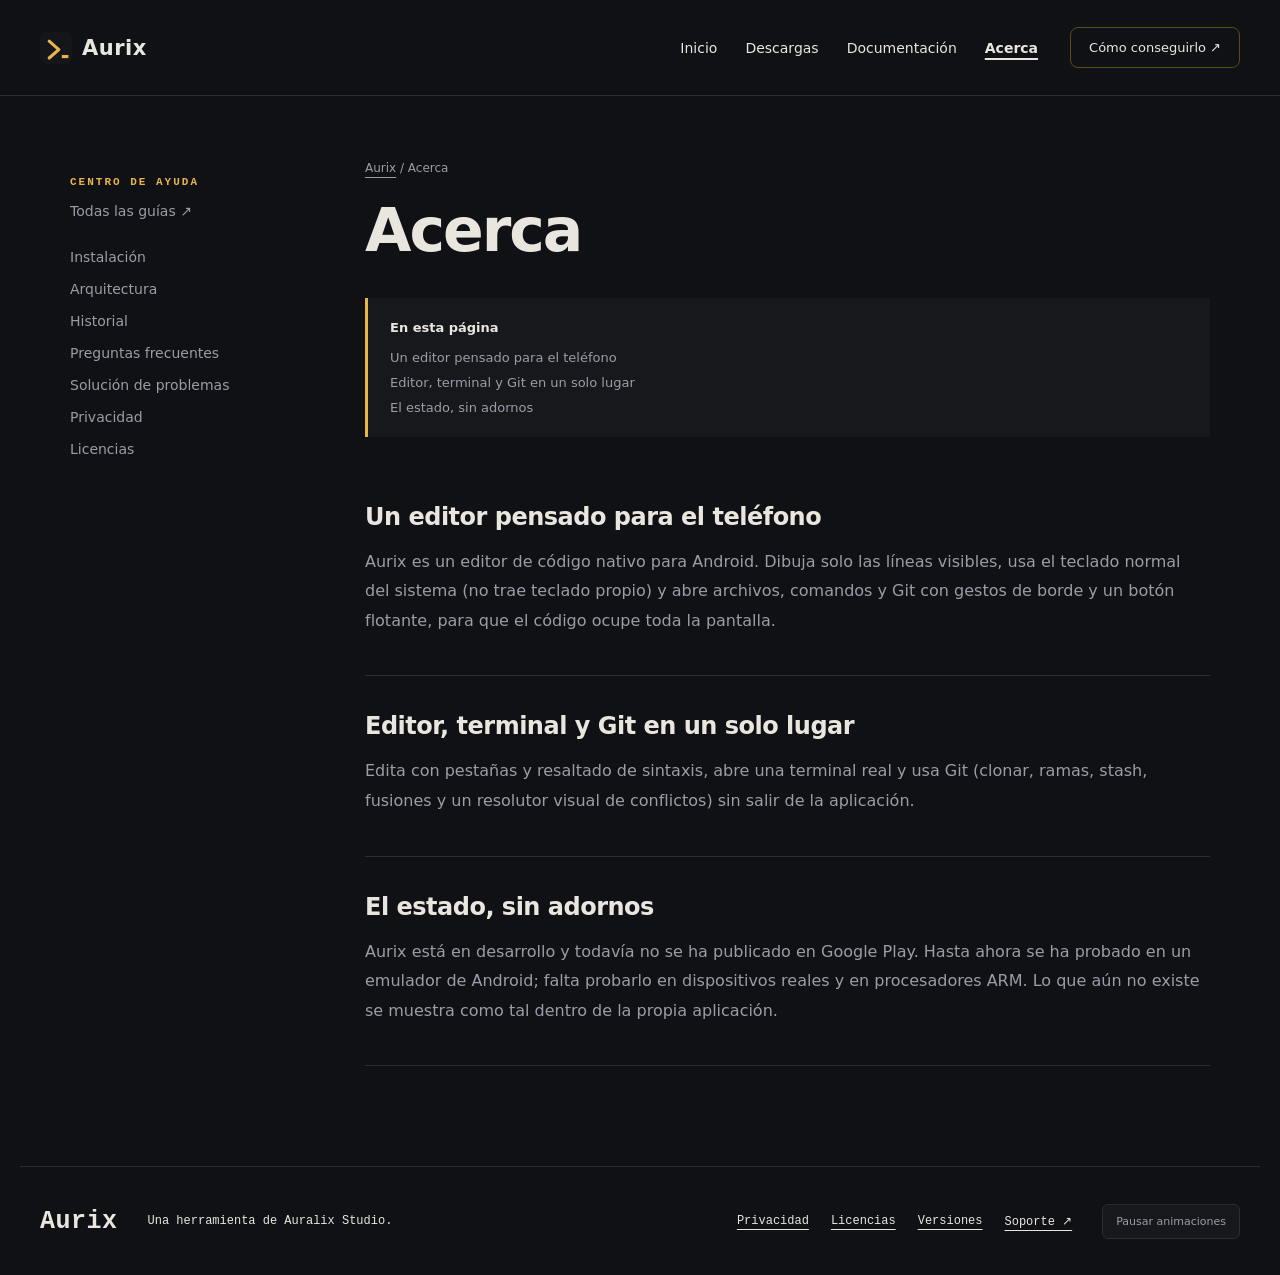
==== about.html @ 5f6d4aba "Web de Aurix: presentación, guías, política de privacidad (es/en) y licencias Co-Authored-By: Claude" ====
<!doctype html><html lang="es"><head><meta charset="utf-8"><meta name="viewport" content="width=device-width,initial-scale=1"><meta name="description" content="Acerca de Aurix. Guías, requisitos y recursos del proyecto."><meta name="theme-color" content="#101114"><meta property="og:title" content="Acerca · Aurix"><meta property="og:description" content="Editor de código para Android con terminal, Git y resaltado para 33 lenguajes. Tu entorno de desarrollo, sin portátil."><meta property="og:type" content="website"><title>Acerca · Aurix</title><link rel="icon" href="assets/mark.svg" type="image/svg+xml"><link rel="stylesheet" href="style.css"><script src="app.js" defer></script><script src="ui.js" defer></script></head><body data-repository="Auralix-Studio/aurix"><a class="skip" href="#content">Ir al contenido</a><header class="header"><a href="index.html" class="brand"><img src="assets/mark.svg" width="32" height="32" alt="">Aurix</a><button class="mobile-menu-btn" aria-label="Menú"><span class="menu-bar"></span><span class="menu-bar"></span><span class="menu-bar"></span></button><nav aria-label="Principal"><a href="index.html">Inicio</a><a href="downloads.html">Descargas</a><a href="docs.html">Documentación</a><a aria-current="page" href="about.html">Acerca</a></nav><a class="header-cta" href="downloads.html">Cómo conseguirlo ↗</a></header><main id="content"><div class="doc-layout"><aside><p class="eyebrow">CENTRO DE AYUDA</p><a href="docs.html">Todas las guías ↗</a><nav aria-label="Guías"><a href="install.html" >Instalación</a><a href="architecture.html" >Arquitectura</a><a href="changelog.html" >Historial</a><a href="faq.html" >Preguntas frecuentes</a><a href="troubleshoot.html" >Solución de problemas</a><a href="privacy.html" >Privacidad</a><a href="license.html" >Licencias</a></nav></aside><article><div class="breadcrumb"><a href="index.html">Aurix</a> / Acerca</div><h1>Acerca</h1><section class="article-section"><h2>Un editor pensado para el teléfono</h2><p>Aurix es un editor de código nativo para Android. Dibuja solo las líneas visibles, usa el teclado normal del sistema (no trae teclado propio) y abre archivos, comandos y Git con gestos de borde y un botón flotante, para que el código ocupe toda la pantalla.</p></section><section class="article-section"><h2>Editor, terminal y Git en un solo lugar</h2><p>Edita con pestañas y resaltado de sintaxis, abre una terminal real y usa Git (clonar, ramas, stash, fusiones y un resolutor visual de conflictos) sin salir de la aplicación.</p></section><section class="article-section"><h2>El estado, sin adornos</h2><p>Aurix está en desarrollo y todavía no se ha publicado en Google Play. Hasta ahora se ha probado en un emulador de Android; falta probarlo en dispositivos reales y en procesadores ARM. Lo que aún no existe se muestra como tal dentro de la propia aplicación.</p></section></article></div></main><footer class="footer"><a class="brand" href="index.html">Aurix</a><p>Una herramienta de Auralix Studio.</p><nav aria-label="Enlaces del pie"><a href="privacy.html">Privacidad</a><a href="license.html">Licencias</a><a href="changelog.html">Versiones</a><a href="https://github.com/Auralix-Studio/aurix/issues">Soporte ↗</a></nav></footer></body></html>
---- style.css ----
*{box-sizing:border-box}html{scroll-behavior:smooth}body{margin:0}a{color:inherit;text-underline-offset:5px}a:focus-visible,summary:focus-visible{outline:3px solid var(--accent);outline-offset:6px}img{max-width:100%}.skip{position:absolute;top:-100px;left:15px;z-index:9}.skip:focus{top:12px;background:var(--paper);padding:12px}.header{max-width:1320px;margin:auto;padding:27px 40px;display:flex;align-items:center;gap:32px}.brand{display:flex;align-items:center;gap:10px;text-decoration:none;font-weight:800;font-size:25px;letter-spacing:-1px}.header nav{display:flex;gap:28px;margin-left:auto}.header nav a{text-decoration:none;font-size:14px}.header nav a[aria-current]{font-weight:800;text-decoration:underline;text-decoration-thickness:2px}.header-cta{font-size:13px;text-decoration:none;padding:12px 18px;border:1px solid var(--line);border-radius:8px}.eyebrow{font:600 11px/1.7 system-ui;letter-spacing:2px}.lead{font-size:19px;line-height:1.65;max-width:570px}.actions{display:flex;align-items:center;gap:26px;flex-wrap:wrap}.button{display:inline-flex;align-items:center;gap:30px;padding:18px 25px;background:var(--accent);color:var(--button-text);text-decoration:none;font-size:14px;font-weight:700}.text-link{font-size:14px;line-height:1.8}.micro{font-size:10px;letter-spacing:2px;margin-top:28px}.footer{max-width:1240px;margin:75px auto 0;padding:35px 20px;border-top:1px solid var(--line);display:flex;align-items:center;gap:30px}.footer p{font-size:12px}.footer nav{margin-left:auto;display:flex;gap:22px;font-size:12px}.doc-layout{max-width:1200px;margin:65px auto 100px;padding:0 30px;display:grid;grid-template-columns:220px minmax(0,1fr);gap:75px}.doc-layout aside{font-size:14px;align-self:start;position:sticky;top:24px}.doc-layout aside nav{display:grid;gap:16px;margin-top:30px}.doc-layout aside a{text-decoration:none;color:var(--muted)}.doc-layout aside [aria-current]{color:var(--accent);font-weight:700}.breadcrumb{font-size:12px;color:var(--muted);margin-bottom:24px}.doc-layout h1{font-size:clamp(38px,5vw,60px);line-height:1.06;letter-spacing:-2px;margin:0 0 35px}.doc-layout p{line-height:1.85;color:var(--muted)}.article-section{padding:12px 0 24px;border-bottom:1px solid var(--line)}.article-section h2{font-size:24px;letter-spacing:-.5px;margin:24px 0 10px}.doc-grid{display:grid;grid-template-columns:1fr 1fr;gap:15px;margin-top:35px}.doc-card{text-decoration:none;padding:28px;border:1px solid var(--line);background:var(--panel)}.doc-card small{color:var(--accent)}.doc-card h2{font-size:22px;margin:22px 0}.doc-card span{font-size:13px}.release-panel{background:var(--panel);padding:30px;border:1px solid var(--line);margin:35px 0}.release-panel h2{font-size:23px;line-height:1.5}.assets{display:grid;gap:12px;margin:25px 0}.assets a{padding:16px;border:1px solid var(--line);border-radius:6px;overflow-wrap:anywhere;font-size:14px}pre{white-space:pre-wrap;overflow-wrap:anywhere;font:14px/1.8 system-ui;color:var(--muted)}.release-entry{padding:25px 0;border-bottom:1px solid var(--line)}.release-entry a{font-size:24px;font-weight:700}noscript{display:block;padding:15px}.doc-layout article{min-width:0}@media(max-width:950px){.header{padding:22px 24px;gap:18px}.header-cta{display:none}.doc-layout{gap:35px;grid-template-columns:180px minmax(0,1fr)}.footer{flex-wrap:wrap}.footer nav{margin-left:0}}@media(max-width:650px){.header{flex-wrap:wrap;padding:20px}.header nav{order:2;width:100%;margin:6px 0 0;justify-content:space-between;gap:12px}.header nav a{font-size:13px}.brand{font-size:23px}.doc-layout{display:flex;flex-direction:column;margin-top:30px;padding:0 20px;gap:35px}.doc-layout aside{position:static;width:100%}.doc-layout aside nav{display:flex;gap:18px;overflow-x:auto;padding:5px 0 15px;margin-top:15px}.doc-layout aside nav a{white-space:nowrap}.doc-grid{grid-template-columns:1fr}.footer{padding:25px 20px;gap:18px;margin-top:45px}.footer nav{flex-wrap:wrap}.lead{font-size:17px}.actions{gap:20px}.release-panel{padding:22px}}@media(prefers-reduced-motion:reduce){html{scroll-behavior:auto}}
[hidden]{display:none!important}.header{position:sticky;top:0;z-index:20;background:var(--paper);transition:box-shadow .25s ease,border-color .25s ease}.header.is-scrolled{box-shadow:0 8px 30px #00000012}.header nav a{position:relative}.header nav a:after{content:"";position:absolute;bottom:-7px;left:0;width:100%;height:2px;background:var(--accent);transform:scaleX(0);transform-origin:left;transition:transform .2s ease}.header nav a:hover:after{transform:scaleX(1)}.button,.header-cta,.doc-card,.feature{transition:translate .25s ease,box-shadow .25s ease,background .25s ease,border-color .25s ease}.button:hover{translate:0 -3px;box-shadow:0 8px 24px #0002}.button span{display:inline-block;transition:translate .2s}.button:hover span{translate:3px -3px}.doc-card:hover{translate:0 -4px;box-shadow:0 12px 30px #0001}.reading-progress{position:fixed;z-index:30;top:0;left:0;width:100%;height:3px;background:var(--accent);transform:scaleX(0);transform-origin:left;pointer-events:none}.back-top{position:fixed;bottom:24px;right:24px;z-index:25;border:1px solid var(--line);background:var(--accent);color:var(--button-text);border-radius:50%;width:44px;height:44px;font-size:24px;cursor:pointer;box-shadow:0 6px 24px #0002}.motion-control,.scene-control{border:1px solid var(--line);border-radius:6px;background:var(--panel);color:var(--muted);font:11px system-ui;padding:10px 13px;cursor:pointer}.motion-control:disabled{cursor:default;opacity:.75}.scene-control{position:absolute;bottom:70px;left:24px;background:#151419d9;border-color:#645248;color:#fff}.footer{flex-wrap:wrap}.doc-search{margin:30px 0}.doc-search label{display:block;font-weight:600;font-size:14px;margin-bottom:12px}.doc-search input{width:100%;padding:16px 18px;border:1px solid var(--line);border-radius:8px;background:var(--panel);color:var(--ink);font:16px system-ui;outline-offset:4px}.doc-search input:focus-visible{outline:2px solid var(--accent)}.search-status{font-size:13px;min-height:1.7em;margin:7px 0}.faq-item{padding:24px 0;border-bottom:1px solid var(--line)}.faq-item summary{cursor:pointer;font-size:21px;line-height:1.5;font-weight:600;padding-right:20px}.faq-item summary::marker{color:var(--accent)}.faq-item[open] p{animation:answer-in .25s ease-out}.on-this-page{display:grid;gap:10px;padding:22px;border-left:3px solid var(--accent);background:var(--panel);margin-bottom:30px;font-size:13px}.on-this-page strong{margin-bottom:5px}.on-this-page a{color:var(--muted);text-decoration:none}.on-this-page a:hover{color:var(--accent)}h2[id]{scroll-margin-top:140px}.checksum-helper{padding:20px 24px;border:1px solid var(--line);border-radius:8px;margin:24px 0}.checksum-helper p{margin-top:0;font-size:14px}.checksum-helper code{display:block;font-size:13px;overflow-wrap:anywhere;margin-bottom:15px}.checksum-helper button{padding:10px 14px;background:var(--accent);color:var(--button-text);border:0;border-radius:5px;cursor:pointer}.checksum-helper span{font-size:12px;margin-left:12px}.paper,.mk-story>div,.steps li,.help-band,.cinema,.feature,.flux-end,.doc-card,.article-section{transition:opacity .65s ease var(--reveal-delay,0ms),translate .65s cubic-bezier(.2,.65,.3,1) var(--reveal-delay,0ms)}.reveal-pending{opacity:0;translate:0 22px}.paper.reveal-pending{translate:none}.motion-paused *{animation-play-state:paused!important}@keyframes answer-in{from{opacity:0;translate:0 -5px}to{opacity:1;translate:0 0}}@media(hover:hover){.feature:hover{translate:0 -4px}}@media(max-width:650px){.back-top{right:16px;bottom:16px}.scene-control{font-size:9px;left:14px;bottom:96px;padding:7px 9px}.faq-item summary{font-size:18px}.header{position:relative}h2[id]{scroll-margin-top:25px}.checksum-helper{padding:18px}.footer .motion-control{margin-top:5px}}@media(prefers-reduced-motion:reduce){*,*:before,*:after{animation:none!important;transition:none!important;scroll-behavior:auto!important}.reveal-pending{opacity:1;translate:none}.reading-progress{transition:none}}@media print{.reveal-pending{opacity:1;translate:none}.back-top,.reading-progress,.motion-control,.scene-control{display:none!important}.header{position:static}}/* Flux: slow cinema lighting, a signal pulse and playback-inspired movement. */
.mobile-menu-btn{display:none;background:0 0;border:0;padding:8px;cursor:pointer;z-index:21}.menu-bar{display:block;width:24px;height:2px;background:var(--ink);margin:5px 0;transition:.3s}.nav-overlay{display:none;position:fixed;inset:0;background:#0009;opacity:0;transition:opacity .3s;z-index:19}.nav-drawer-header{display:none}@media(max-width:950px){.mobile-menu-btn{display:block}.header nav{position:fixed;top:0;right:0;width:280px;height:100vh;background:var(--paper);flex-direction:column;padding:24px;translate:100% 0;transition:translate .3s ease;z-index:20;margin:0;gap:20px}.header nav.nav-open{translate:0 0}.nav-drawer-header{display:flex;justify-content:space-between;align-items:center;width:100%;margin-bottom:20px;border-bottom:1px solid var(--line);padding-bottom:15px}.nav-close-btn{background:0 0;border:0;font-size:24px;cursor:pointer;color:var(--ink)}.mobile-menu-btn.open .menu-bar:nth-child(1){transform:translateY(7px) rotate(45deg)}.mobile-menu-btn.open .menu-bar:nth-child(2){opacity:0}.mobile-menu-btn.open .menu-bar:nth-child(3){transform:translateY(-7px) rotate(-45deg)}}
.btn-meta{font-weight:400;font-size:12px;opacity:.8;display:block;margin-top:2px}
.table-wrap{overflow-x:auto;margin:1.5rem 0;border:1px solid var(--line);border-radius:12px;background:var(--panel)}table{width:100%;border-collapse:collapse;font-size:14px}th,td{text-align:left;padding:14px 18px;border-bottom:1px solid var(--line);vertical-align:middle}tr:last-child td{border-bottom:none}th{font-weight:600;font-size:12px;text-transform:uppercase;letter-spacing:1px;color:var(--muted)}.file{font-family:monospace;font-size:13px}.size{color:var(--muted)}

/* Aurix: Noche (fondo casi negro, ámbar #E9B44C). Colores de sintaxis de la paleta Noche de la app. */
:root{color-scheme:dark;--paper:#101114;--panel:#17181C;--ink:#E9E6DF;--muted:#9A9DA8;--accent:#E9B44C;--button-text:#1A1406;--line:#2A2D35;--syn-k:#FF8A78;--syn-s:#86D9B5;--syn-f:#E9B44C;--syn-t:#8FA8FF;--syn-c:#7A7F8C;--mono:ui-monospace,"Cascadia Mono","SF Mono",Menlo,Consolas,monospace}
body{background:var(--paper);color:var(--ink);font-family:system-ui,-apple-system,"Segoe UI",Roboto,sans-serif}
.header{border-bottom:1px solid var(--line)}
.header .brand{font-size:21px;letter-spacing:.5px}
.header-cta{border-color:#5a4a22}
.eyebrow{font-family:var(--mono);color:var(--accent)}
.button{border-radius:8px}
.doc-layout h1{font-weight:650}
.doc-layout aside .eyebrow{color:var(--accent)}
.footer{font-family:var(--mono)}
.footer .brand{letter-spacing:.5px}
.doc-card{border-radius:10px}
.doc-card:hover{border-color:var(--accent)}
.lang-title{font-size:30px;margin-top:60px;padding-top:30px;border-top:1px solid var(--line)}
.release-panel{border-radius:10px}

/* Portada */
.ax-hero{max-width:1200px;margin:0 auto;padding:70px 30px 45px;display:grid;grid-template-columns:minmax(0,1fr) minmax(0,1.05fr);gap:56px;align-items:center}
.ax-hero h1{font-size:clamp(46px,5.6vw,80px);font-weight:650;line-height:1.02;letter-spacing:-3px;margin:22px 0 26px}
.ax-hero h1 span{color:var(--accent)}
.ax-hero .lead{color:var(--muted);font-size:18px}
.ax-hero .actions{margin-top:30px}
.ax-hero .micro{font-family:var(--mono);color:var(--muted);line-height:1.8}
.ide{position:relative;border:1px solid var(--line);border-radius:14px;background:#0B0C0E;overflow:hidden;box-shadow:0 30px 80px #000a,0 0 0 1px #e9b44c14}
.ide-tabs{display:flex;background:var(--panel);border-bottom:1px solid var(--line);font:12px var(--mono);overflow:hidden}
.ide-tabs span{padding:12px 16px;color:var(--muted);position:relative;white-space:nowrap}
.ide-tabs .on{color:var(--ink)}
.ide-tabs .on:after{content:"";position:absolute;left:0;right:0;bottom:0;height:2px;background:var(--accent)}
.ide-tabs i{display:inline-block;width:6px;height:6px;border-radius:50%;background:var(--accent);margin-left:8px;vertical-align:1px}
.ide-code{padding:18px 0;font:13px/1.95 var(--mono);overflow-x:auto}
.ln{display:flex;gap:18px;padding:0 18px;min-width:max-content}
.ln b{color:#555a66;font-weight:400;width:1.4em;text-align:right;user-select:none}
.ln code{white-space:pre;font:inherit;color:var(--ink)}
.ide .k{color:var(--syn-k)}.ide .s{color:var(--syn-s)}.ide .f{color:var(--syn-f)}.ide .t{color:var(--syn-t)}.ide .c{color:var(--syn-c)}
.ide-term{border-top:1px solid var(--line);padding:15px 18px 62px;font:12.5px/1.7 var(--mono);background:var(--panel);overflow-wrap:anywhere}
.ide-term .p{color:var(--syn-s)}
.cursor{display:inline-block;width:8px;height:15px;background:var(--accent);margin-left:3px;vertical-align:-3px;animation:ax-blink 1.1s steps(1) infinite}
.orb{position:absolute;right:16px;bottom:16px;width:52px;height:52px;border-radius:50%;background:var(--accent);color:#1A1406;display:grid;place-items:center;box-shadow:0 8px 26px #0008}
@keyframes ax-blink{50%{opacity:0}}
.ax-hero h1,.ax-hero .lead,.ax-hero .actions{animation:ax-arrive .9s cubic-bezier(.2,.65,.3,1) both}
.ax-hero .lead{animation-delay:.1s}.ax-hero .actions{animation-delay:.2s}
@keyframes ax-arrive{from{opacity:0;translate:0 20px}to{opacity:1;translate:0 0}}

.ax-features{max-width:1200px;margin:0 auto;padding:75px 25px;display:grid;grid-template-columns:repeat(3,1fr);gap:44px 40px}
.ax-features>div{grid-column:1/-1}
.ax-features h2,.ax-end h2,.ax-status h2{font-size:clamp(36px,4.4vw,58px);line-height:1.1;font-weight:650;letter-spacing:-2px;margin:18px 0}
.feature{border-top:1px solid var(--line);padding-top:25px;text-decoration:none}
.feature>span{font:11px var(--mono);letter-spacing:2px;color:var(--accent)}
.feature h3{font-size:24px;font-weight:600;line-height:1.25;margin:16px 0 12px}
.feature p{font-size:15px;line-height:1.8;color:var(--muted)}
.feature b{font-size:12px;font-weight:600;font-family:var(--mono)}
.feature:hover{border-color:var(--accent)}
.ax-status{max-width:1200px;margin:0 auto;padding:30px 25px 75px;display:grid;grid-template-columns:1fr 1fr;gap:50px;align-items:start}
.ax-status ul{list-style:none;margin:0;padding:0;border-left:3px solid var(--accent);background:var(--panel)}
.ax-status li{padding:22px 26px;border-bottom:1px solid var(--line);display:grid;gap:6px}
.ax-status li:last-child{border-bottom:0}
.ax-status li span{color:var(--muted);font-size:14px;line-height:1.6}
.ax-end{padding:60px 30px 80px;text-align:center;background:radial-gradient(ellipse at 50% 100%,#3a2e12,transparent 65%);border-top:1px solid var(--line)}
.ax-end .button{margin:20px}
.ax-end .text-link{display:block}

@media(max-width:950px){.ax-hero{grid-template-columns:1fr;gap:44px;padding-top:50px}.ax-status{grid-template-columns:1fr;gap:30px}.ax-features{grid-template-columns:1fr 1fr}}
@media(max-width:650px){.ax-hero{padding:38px 20px 30px}.ax-hero h1{font-size:50px;letter-spacing:-2px}.ide-code{font-size:11.5px}.ax-features{grid-template-columns:1fr;padding:50px 22px;gap:35px}.ax-features h2,.ax-status h2,.ax-end h2{font-size:40px}.ax-status{padding:10px 22px 50px}.ax-end{padding:40px 20px 60px}}
@media(prefers-reduced-motion:reduce){.ax-hero h1,.ax-hero .lead,.ax-hero .actions{animation:none}}
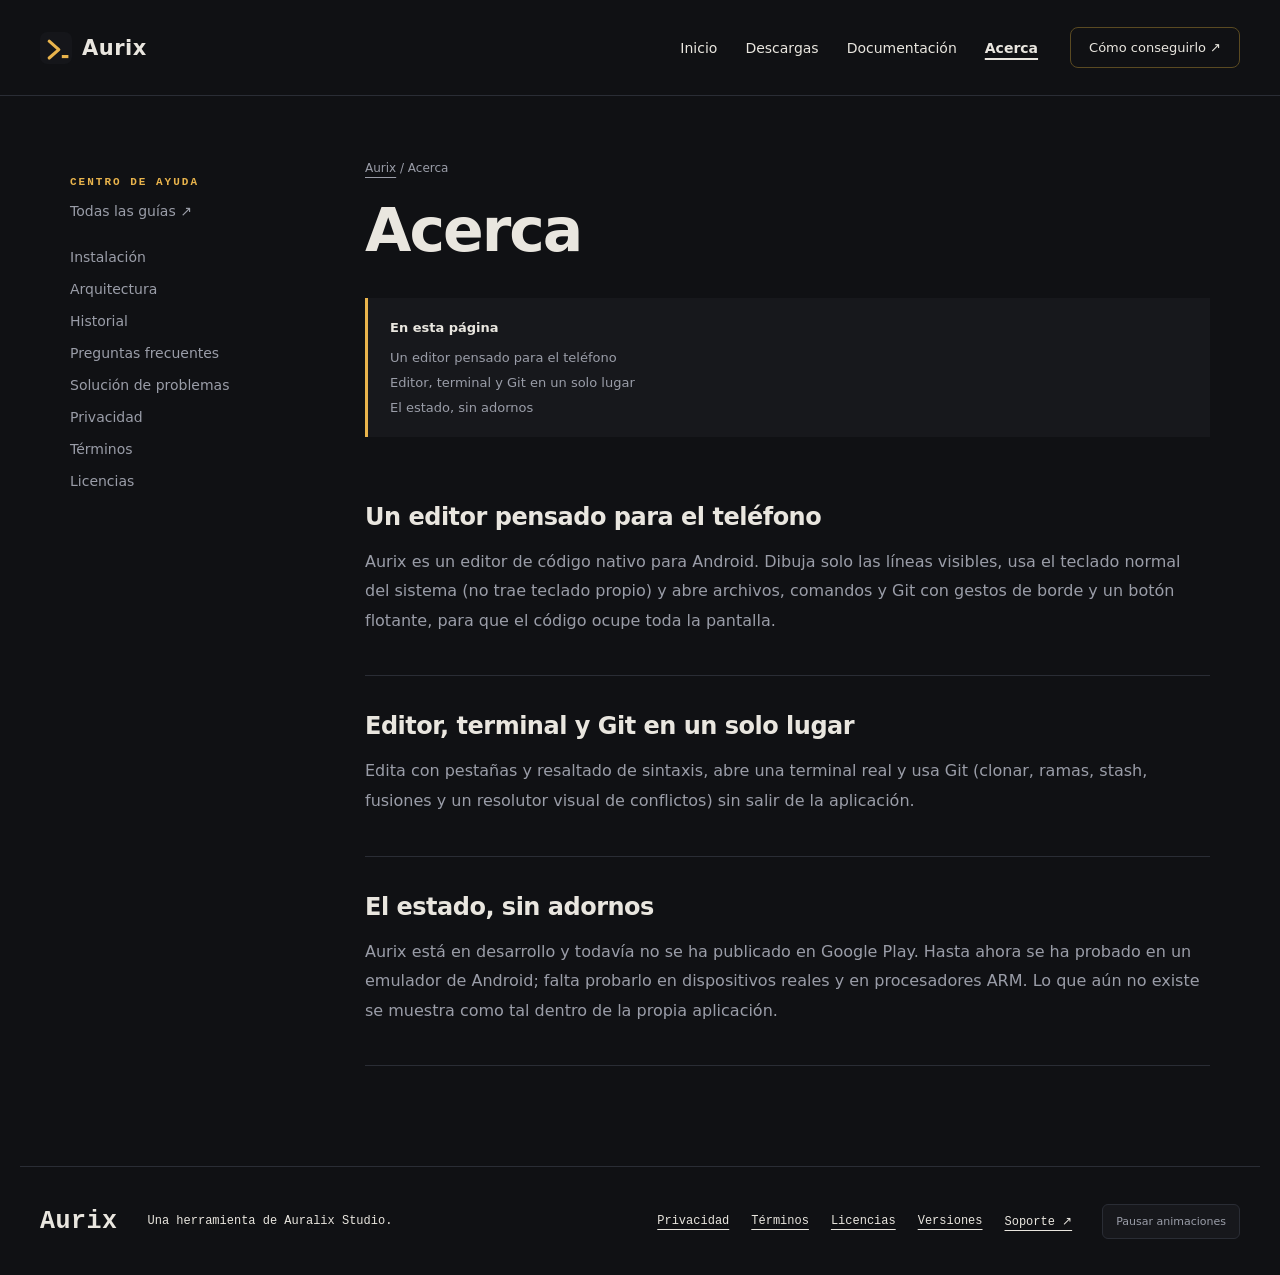
==== commit 8b43700a: "Web de Aurix: página de Términos y condiciones, privacidad actualizada (fuente única en la app) Los " ====
--- a/about.html
+++ b/about.html
@@ -1 +1 @@
-<!doctype html><html lang="es"><head><meta charset="utf-8"><meta name="viewport" content="width=device-width,initial-scale=1"><meta name="description" content="Acerca de Aurix. Guías, requisitos y recursos del proyecto."><meta name="theme-color" content="#101114"><meta property="og:title" content="Acerca · Aurix"><meta property="og:description" content="Editor de código para Android con terminal, Git y resaltado para 33 lenguajes. Tu entorno de desarrollo, sin portátil."><meta property="og:type" content="website"><title>Acerca · Aurix</title><link rel="icon" href="assets/mark.svg" type="image/svg+xml"><link rel="stylesheet" href="style.css"><script src="app.js" defer></script><script src="ui.js" defer></script></head><body data-repository="Auralix-Studio/aurix"><a class="skip" href="#content">Ir al contenido</a><header class="header"><a href="index.html" class="brand"><img src="assets/mark.svg" width="32" height="32" alt="">Aurix</a><button class="mobile-menu-btn" aria-label="Menú"><span class="menu-bar"></span><span class="menu-bar"></span><span class="menu-bar"></span></button><nav aria-label="Principal"><a href="index.html">Inicio</a><a href="downloads.html">Descargas</a><a href="docs.html">Documentación</a><a aria-current="page" href="about.html">Acerca</a></nav><a class="header-cta" href="downloads.html">Cómo conseguirlo ↗</a></header><main id="content"><div class="doc-layout"><aside><p class="eyebrow">CENTRO DE AYUDA</p><a href="docs.html">Todas las guías ↗</a><nav aria-label="Guías"><a href="install.html" >Instalación</a><a href="architecture.html" >Arquitectura</a><a href="changelog.html" >Historial</a><a href="faq.html" >Preguntas frecuentes</a><a href="troubleshoot.html" >Solución de problemas</a><a href="privacy.html" >Privacidad</a><a href="license.html" >Licencias</a></nav></aside><article><div class="breadcrumb"><a href="index.html">Aurix</a> / Acerca</div><h1>Acerca</h1><section class="article-section"><h2>Un editor pensado para el teléfono</h2><p>Aurix es un editor de código nativo para Android. Dibuja solo las líneas visibles, usa el teclado normal del sistema (no trae teclado propio) y abre archivos, comandos y Git con gestos de borde y un botón flotante, para que el código ocupe toda la pantalla.</p></section><section class="article-section"><h2>Editor, terminal y Git en un solo lugar</h2><p>Edita con pestañas y resaltado de sintaxis, abre una terminal real y usa Git (clonar, ramas, stash, fusiones y un resolutor visual de conflictos) sin salir de la aplicación.</p></section><section class="article-section"><h2>El estado, sin adornos</h2><p>Aurix está en desarrollo y todavía no se ha publicado en Google Play. Hasta ahora se ha probado en un emulador de Android; falta probarlo en dispositivos reales y en procesadores ARM. Lo que aún no existe se muestra como tal dentro de la propia aplicación.</p></section></article></div></main><footer class="footer"><a class="brand" href="index.html">Aurix</a><p>Una herramienta de Auralix Studio.</p><nav aria-label="Enlaces del pie"><a href="privacy.html">Privacidad</a><a href="license.html">Licencias</a><a href="changelog.html">Versiones</a><a href="https://github.com/Auralix-Studio/aurix/issues">Soporte ↗</a></nav></footer></body></html>+<!doctype html><html lang="es"><head><meta charset="utf-8"><meta name="viewport" content="width=device-width,initial-scale=1"><meta name="description" content="Acerca de Aurix. Guías, requisitos y recursos del proyecto."><meta name="theme-color" content="#101114"><meta property="og:title" content="Acerca · Aurix"><meta property="og:description" content="Editor de código para Android con terminal, Git y resaltado para 33 lenguajes. Tu entorno de desarrollo, sin portátil."><meta property="og:type" content="website"><title>Acerca · Aurix</title><link rel="icon" href="assets/mark.svg" type="image/svg+xml"><link rel="stylesheet" href="style.css"><script src="app.js" defer></script><script src="ui.js" defer></script></head><body data-repository="Auralix-Studio/aurix"><a class="skip" href="#content">Ir al contenido</a><header class="header"><a href="index.html" class="brand"><img src="assets/mark.svg" width="32" height="32" alt="">Aurix</a><button class="mobile-menu-btn" aria-label="Menú"><span class="menu-bar"></span><span class="menu-bar"></span><span class="menu-bar"></span></button><nav aria-label="Principal"><a href="index.html">Inicio</a><a href="downloads.html">Descargas</a><a href="docs.html">Documentación</a><a aria-current="page" href="about.html">Acerca</a></nav><a class="header-cta" href="downloads.html">Cómo conseguirlo ↗</a></header><main id="content"><div class="doc-layout"><aside><p class="eyebrow">CENTRO DE AYUDA</p><a href="docs.html">Todas las guías ↗</a><nav aria-label="Guías"><a href="install.html" >Instalación</a><a href="architecture.html" >Arquitectura</a><a href="changelog.html" >Historial</a><a href="faq.html" >Preguntas frecuentes</a><a href="troubleshoot.html" >Solución de problemas</a><a href="privacy.html" >Privacidad</a><a href="terms.html" >Términos</a><a href="license.html" >Licencias</a></nav></aside><article><div class="breadcrumb"><a href="index.html">Aurix</a> / Acerca</div><h1>Acerca</h1><section class="article-section"><h2>Un editor pensado para el teléfono</h2><p>Aurix es un editor de código nativo para Android. Dibuja solo las líneas visibles, usa el teclado normal del sistema (no trae teclado propio) y abre archivos, comandos y Git con gestos de borde y un botón flotante, para que el código ocupe toda la pantalla.</p></section><section class="article-section"><h2>Editor, terminal y Git en un solo lugar</h2><p>Edita con pestañas y resaltado de sintaxis, abre una terminal real y usa Git (clonar, ramas, stash, fusiones y un resolutor visual de conflictos) sin salir de la aplicación.</p></section><section class="article-section"><h2>El estado, sin adornos</h2><p>Aurix está en desarrollo y todavía no se ha publicado en Google Play. Hasta ahora se ha probado en un emulador de Android; falta probarlo en dispositivos reales y en procesadores ARM. Lo que aún no existe se muestra como tal dentro de la propia aplicación.</p></section></article></div></main><footer class="footer"><a class="brand" href="index.html">Aurix</a><p>Una herramienta de Auralix Studio.</p><nav aria-label="Enlaces del pie"><a href="privacy.html">Privacidad</a><a href="terms.html">Términos</a><a href="license.html">Licencias</a><a href="changelog.html">Versiones</a><a href="https://github.com/Auralix-Studio/aurix/issues">Soporte ↗</a></nav></footer></body></html>
--- a/style.css
+++ b/style.css
@@ -69,3 +69,4 @@
 @media(max-width:950px){.ax-hero{grid-template-columns:1fr;gap:44px;padding-top:50px}.ax-status{grid-template-columns:1fr;gap:30px}.ax-features{grid-template-columns:1fr 1fr}}
 @media(max-width:650px){.ax-hero{padding:38px 20px 30px}.ax-hero h1{font-size:50px;letter-spacing:-2px}.ide-code{font-size:11.5px}.ax-features{grid-template-columns:1fr;padding:50px 22px;gap:35px}.ax-features h2,.ax-status h2,.ax-end h2{font-size:40px}.ax-status{padding:10px 22px 50px}.ax-end{padding:40px 20px 60px}}
 @media(prefers-reduced-motion:reduce){.ax-hero h1,.ax-hero .lead,.ax-hero .actions{animation:none}}
+.article-section ul{margin:0 0 1em;padding-left:1.3em;color:var(--muted)}.article-section li{line-height:1.8;margin:.35em 0}.article-section li::marker{color:var(--accent)}
